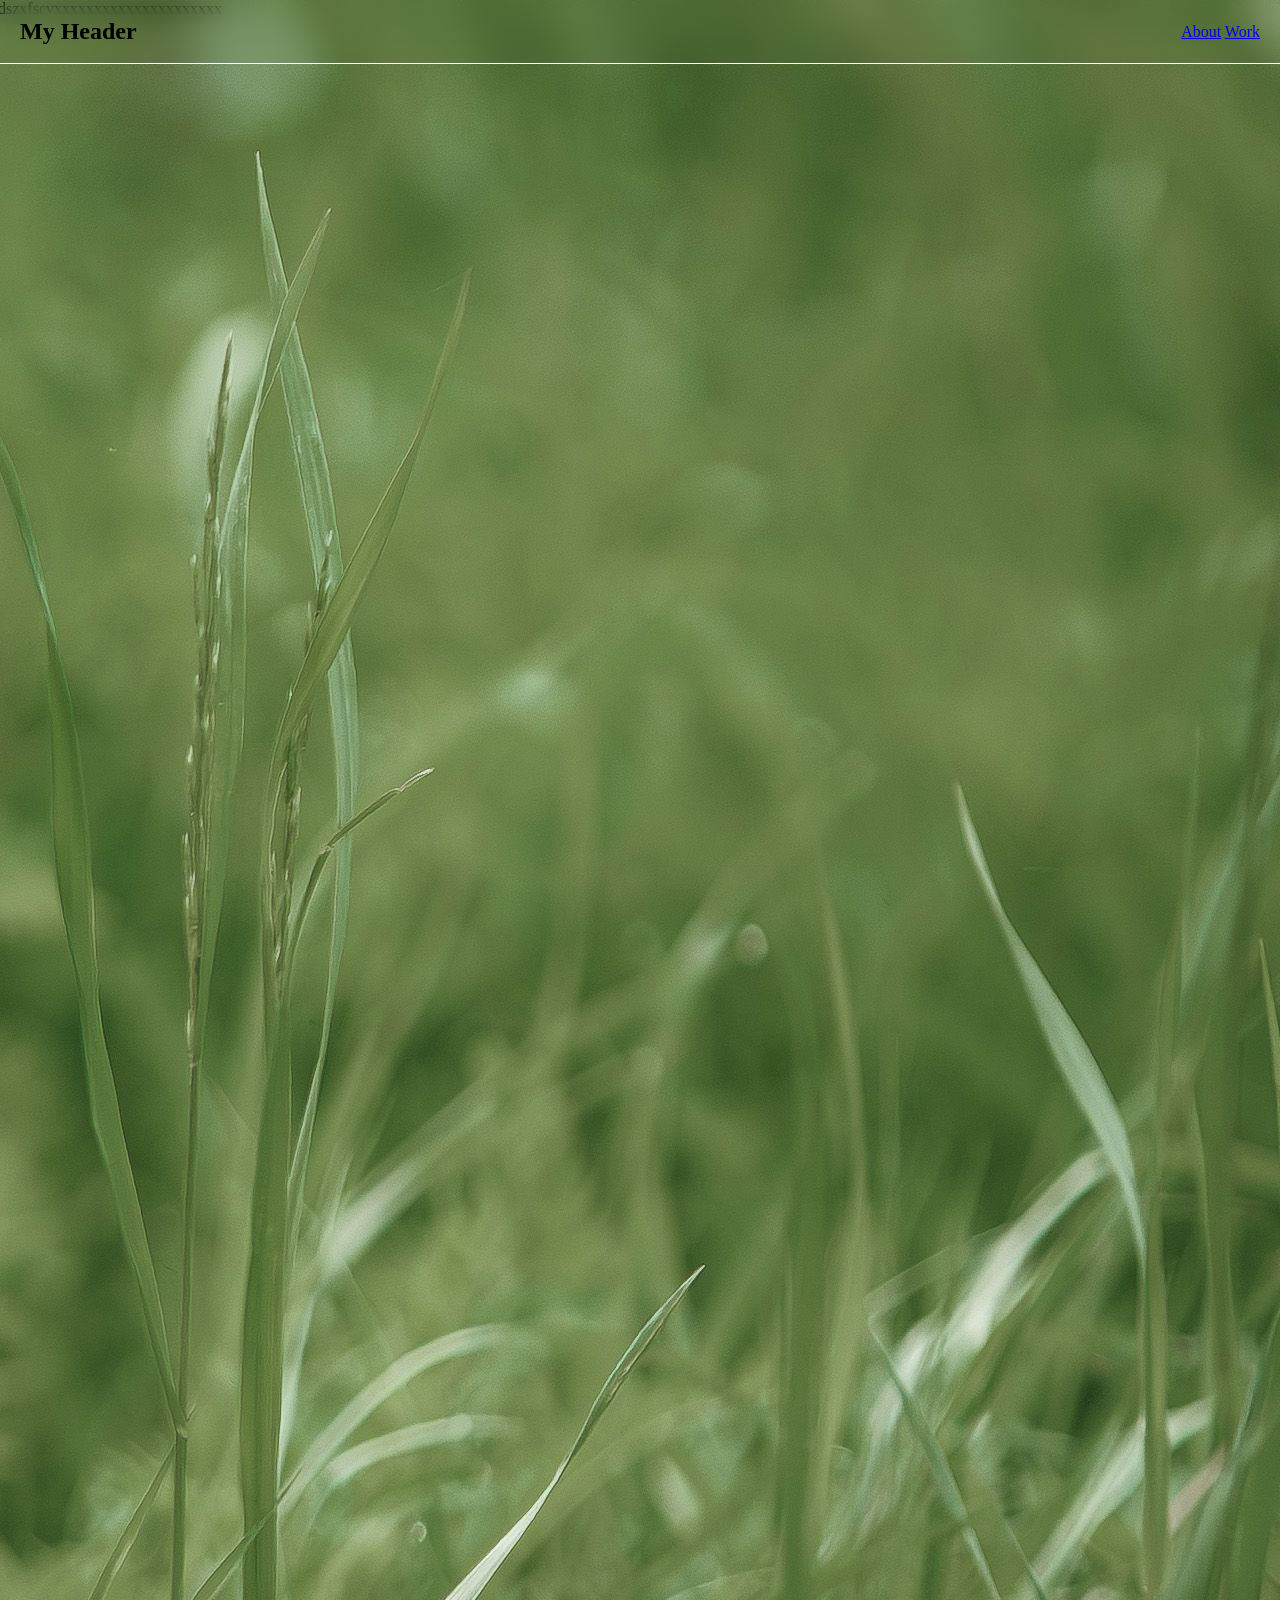
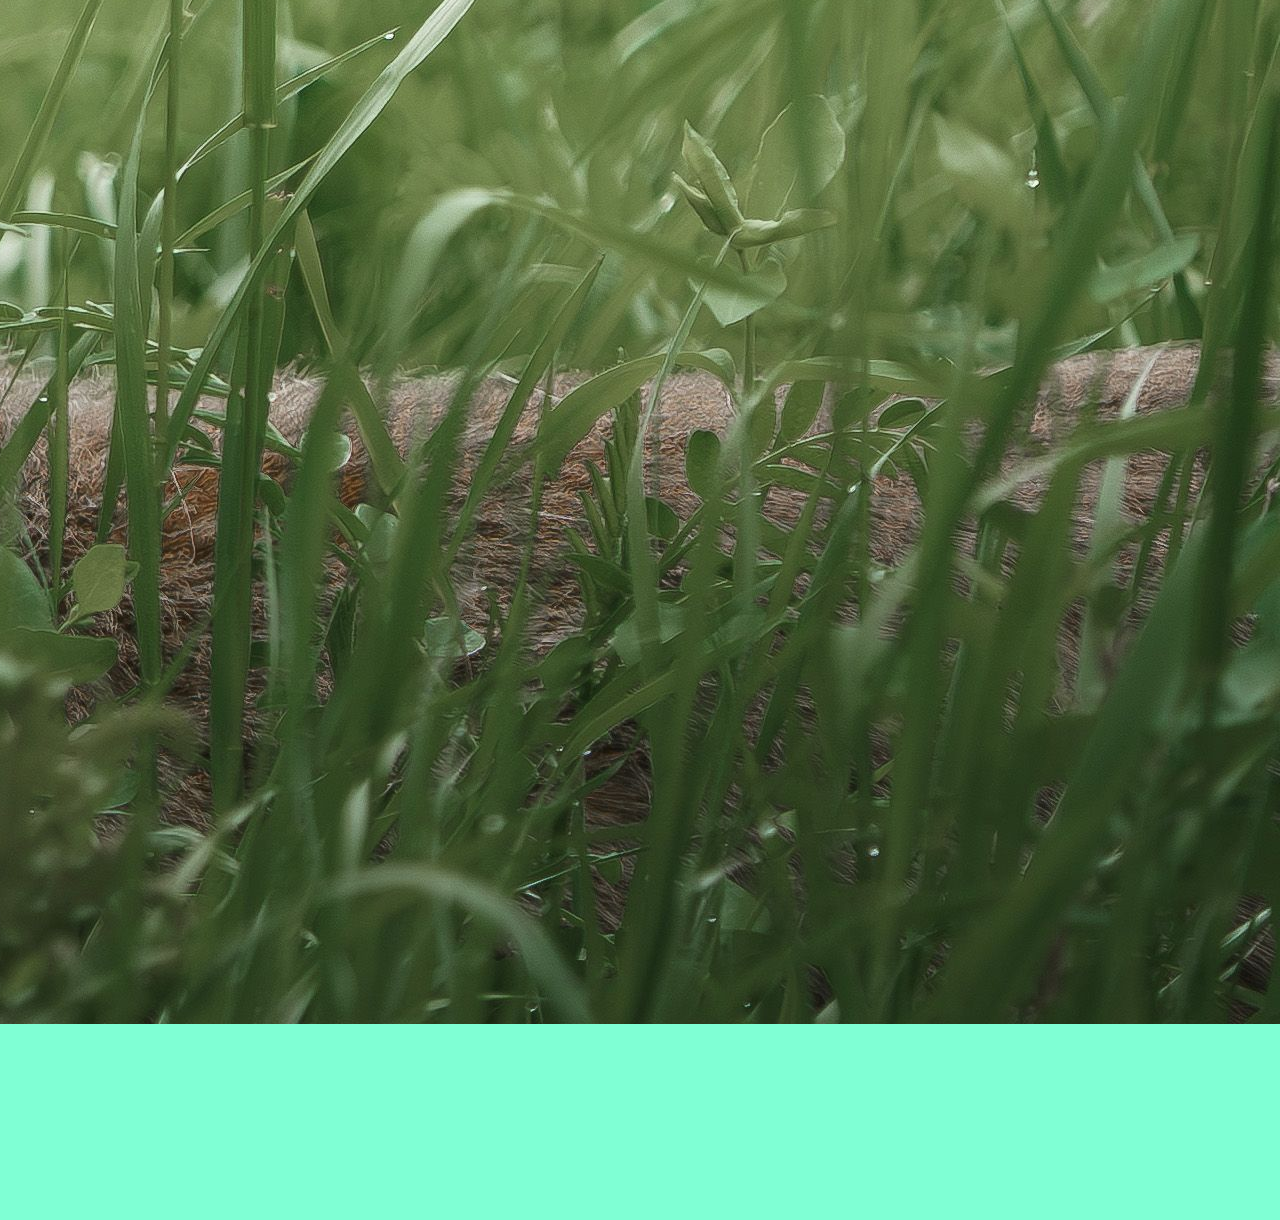
==== index.html @ 73d46bd5 "Blurred header test" ====
<!DOCTYPE html>
<html lang="en">
<head>
    <meta charset="UTF-8">
    <meta name="viewport" content="width=device-width"/>
    <link rel="stylesheet" href="css/styles.css">
    <link rel="icon" type="image/x-icon" href="img/">
    <title>ANETTE ESSEL: Portfolio</title>
</head>
<body>

<div class="header" id="myHeader">
    <h2>My Header</h2>
    <div><a href="about.html">About</a>
    <a href="work.html">Work</a></div>
</div>
    <div class="gridcontainer">
  <div class="box">1dszxfscvxxxxxxxxxxxxxxxxxxxxx</div>
  <div class="box">2</div>
    <div class="box">2</div>
    <div class="box">2</div>

    <div class="box">2</div>
    <div class="box">2</div>
    <div class="box">2</div>
    <div class="box">2</div>
    <div class="box">2</div>
    <div class="box">2</div>
    <div class="box">2</div>
    <div class="box">2</div>

    <div class="box">2</div>

</div>

</body>
</html>
---- css/styles.css ----
body {
    margin: 0;
}

div.header {
    position: fixed;
    top: 0;
    padding: 20px;
    margin: 0;
    height: 64px;
    backdrop-filter: blur(10px);
    border-bottom: 1px solid white;
    display: flex;
    align-items: center;
    justify-content: space-between;
    width: 100vw;
    box-sizing: border-box;
}

div.gridcontainer {
    margin: 0;
    top: -64px;
    display: grid;
    grid-template-columns: 1300px;
    grid-template-rows: repeat(2, 200px);
    justify-content: center;
    align-content: center;
    background-color: aquamarine;
    background-image: url("/img/pexels-nataliia-kotovych-2162534794-38317404.jpg");
    background-repeat: no-repeat;
    background-position: right top;
}

div.box {
    height: 220px;
    background-attachment: fixed;
}
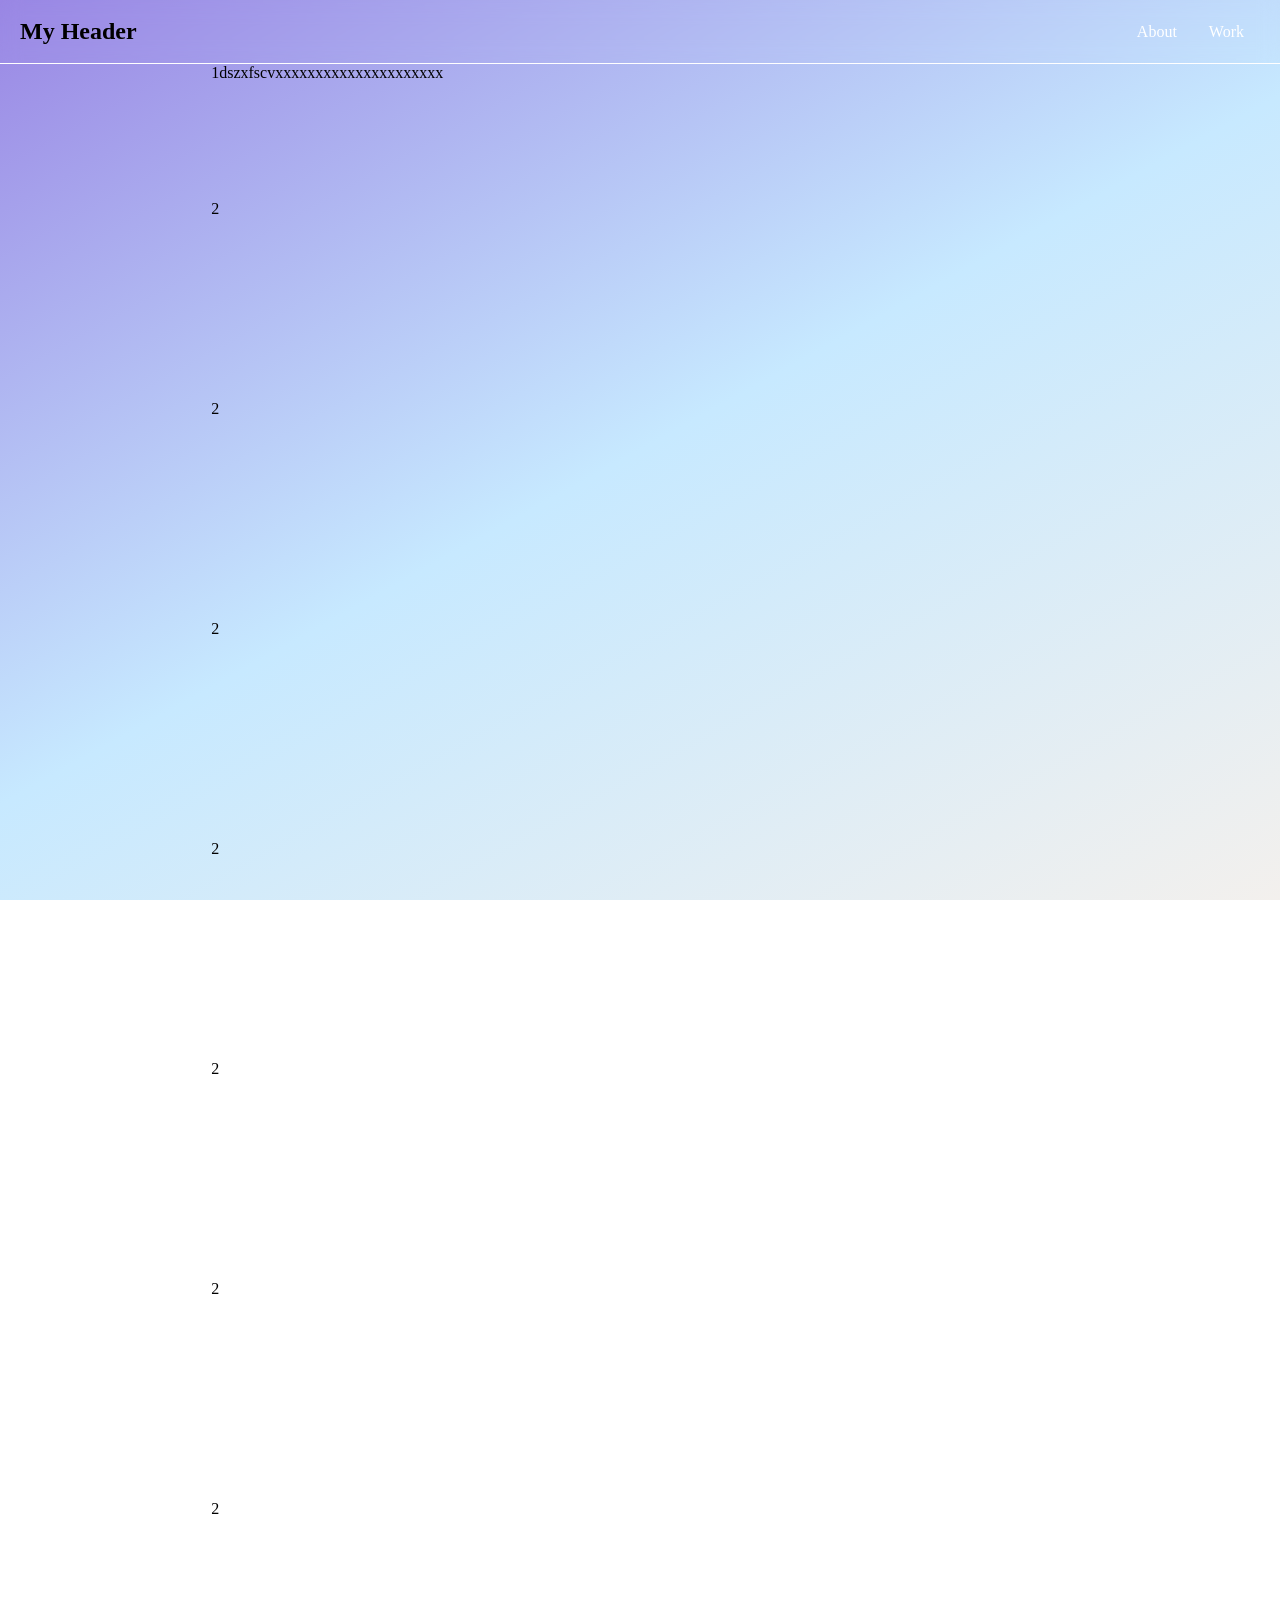
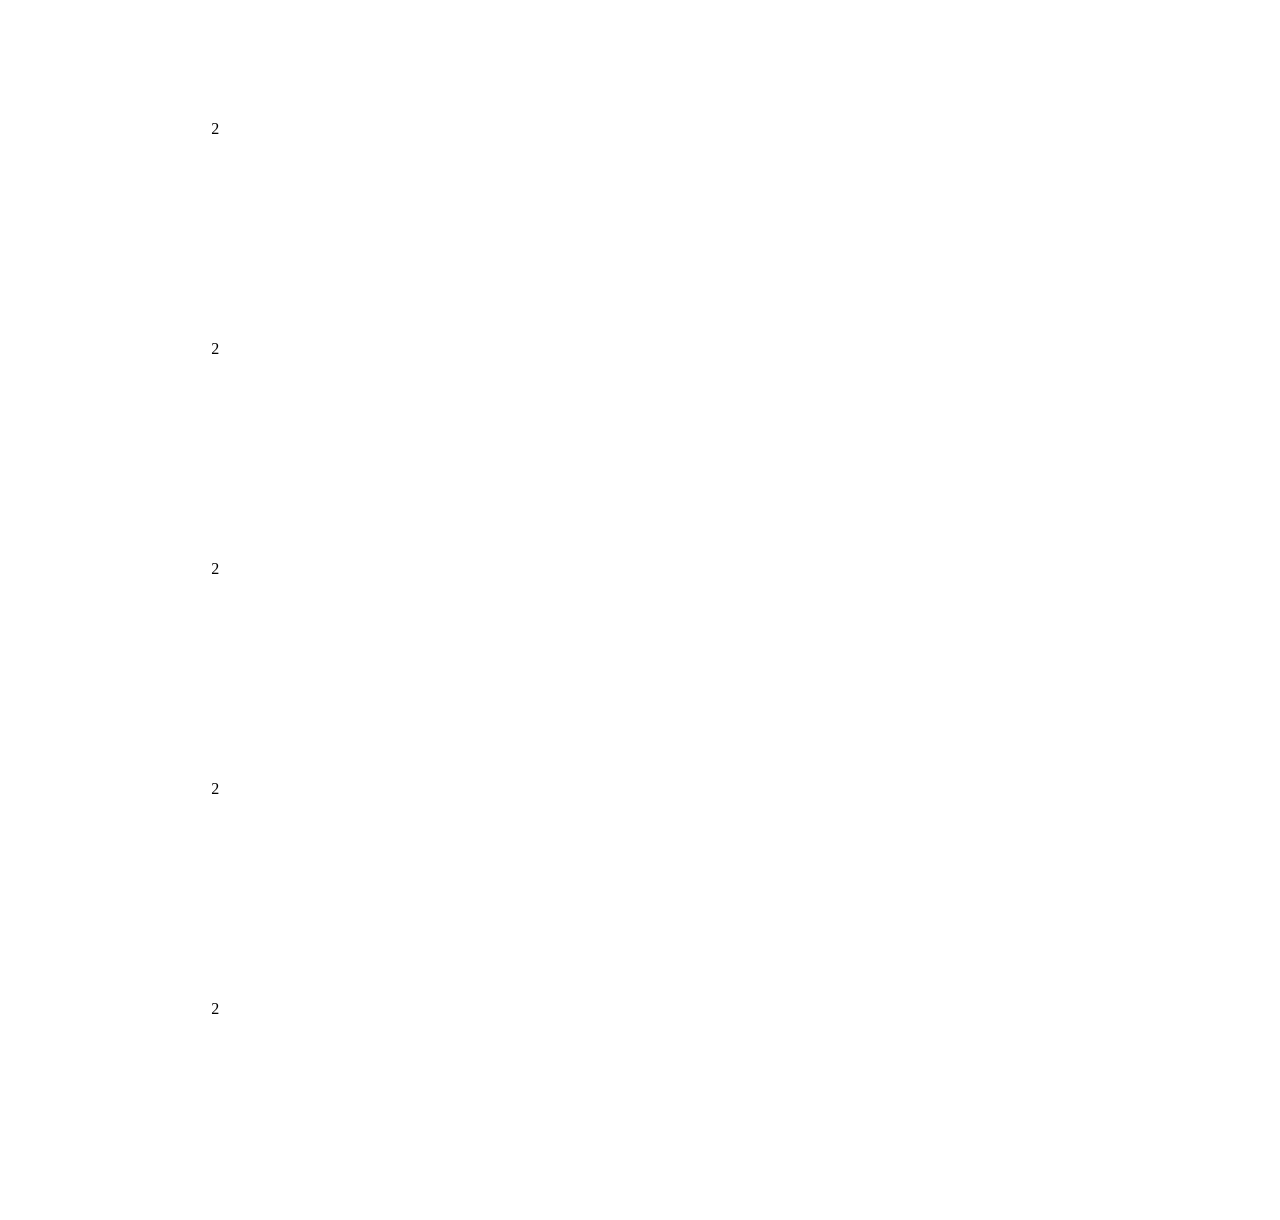
==== commit cd93f26a: "Header update + gradient background" ====
--- a/index.html
+++ b/index.html
@@ -11,11 +11,13 @@
 
 <div class="header" id="myHeader">
     <h2>My Header</h2>
-    <div><a href="about.html">About</a>
-    <a href="work.html">Work</a></div>
+    <ul>
+        <li><a href="about.html">About</a></li>
+        <li><a href="work.html">Work</a></li>
+    </ul>
 </div>
     <div class="gridcontainer">
-  <div class="box">1dszxfscvxxxxxxxxxxxxxxxxxxxxx</div>
+  <div class="box" id="top-box">1dszxfscvxxxxxxxxxxxxxxxxxxxxx</div>
   <div class="box">2</div>
     <div class="box">2</div>
     <div class="box">2</div>
--- a/css/styles.css
+++ b/css/styles.css
@@ -17,21 +17,42 @@
     box-sizing: border-box;
 }
 
+ul {
+  list-style-type: none;
+  margin: 0;
+  padding: 0;
+}
+
+ul li {
+  float: left;
+}
+
+ul li a {
+  display: block;
+  color: white;
+  text-align: center;
+  padding: 14px 16px;
+  text-decoration: none;
+}
+
 div.gridcontainer {
     margin: 0;
-    top: -64px;
     display: grid;
-    grid-template-columns: 1300px;
+    grid-template-columns: 67vw;
     grid-template-rows: repeat(2, 200px);
     justify-content: center;
     align-content: center;
-    background-color: aquamarine;
-    background-image: url("/img/pexels-nataliia-kotovych-2162534794-38317404.jpg");
-    background-repeat: no-repeat;
-    background-position: right top;
+    background: #9986e4;
+    background: linear-gradient(151deg, #9986e4, #c7e9ff, #f3f0ed);
+    background-attachment: fixed;
+    width: 100vw;
 }
 
 div.box {
     height: 220px;
     background-attachment: fixed;
+}
+
+div#top-box {
+    padding-top: 64px;
 }
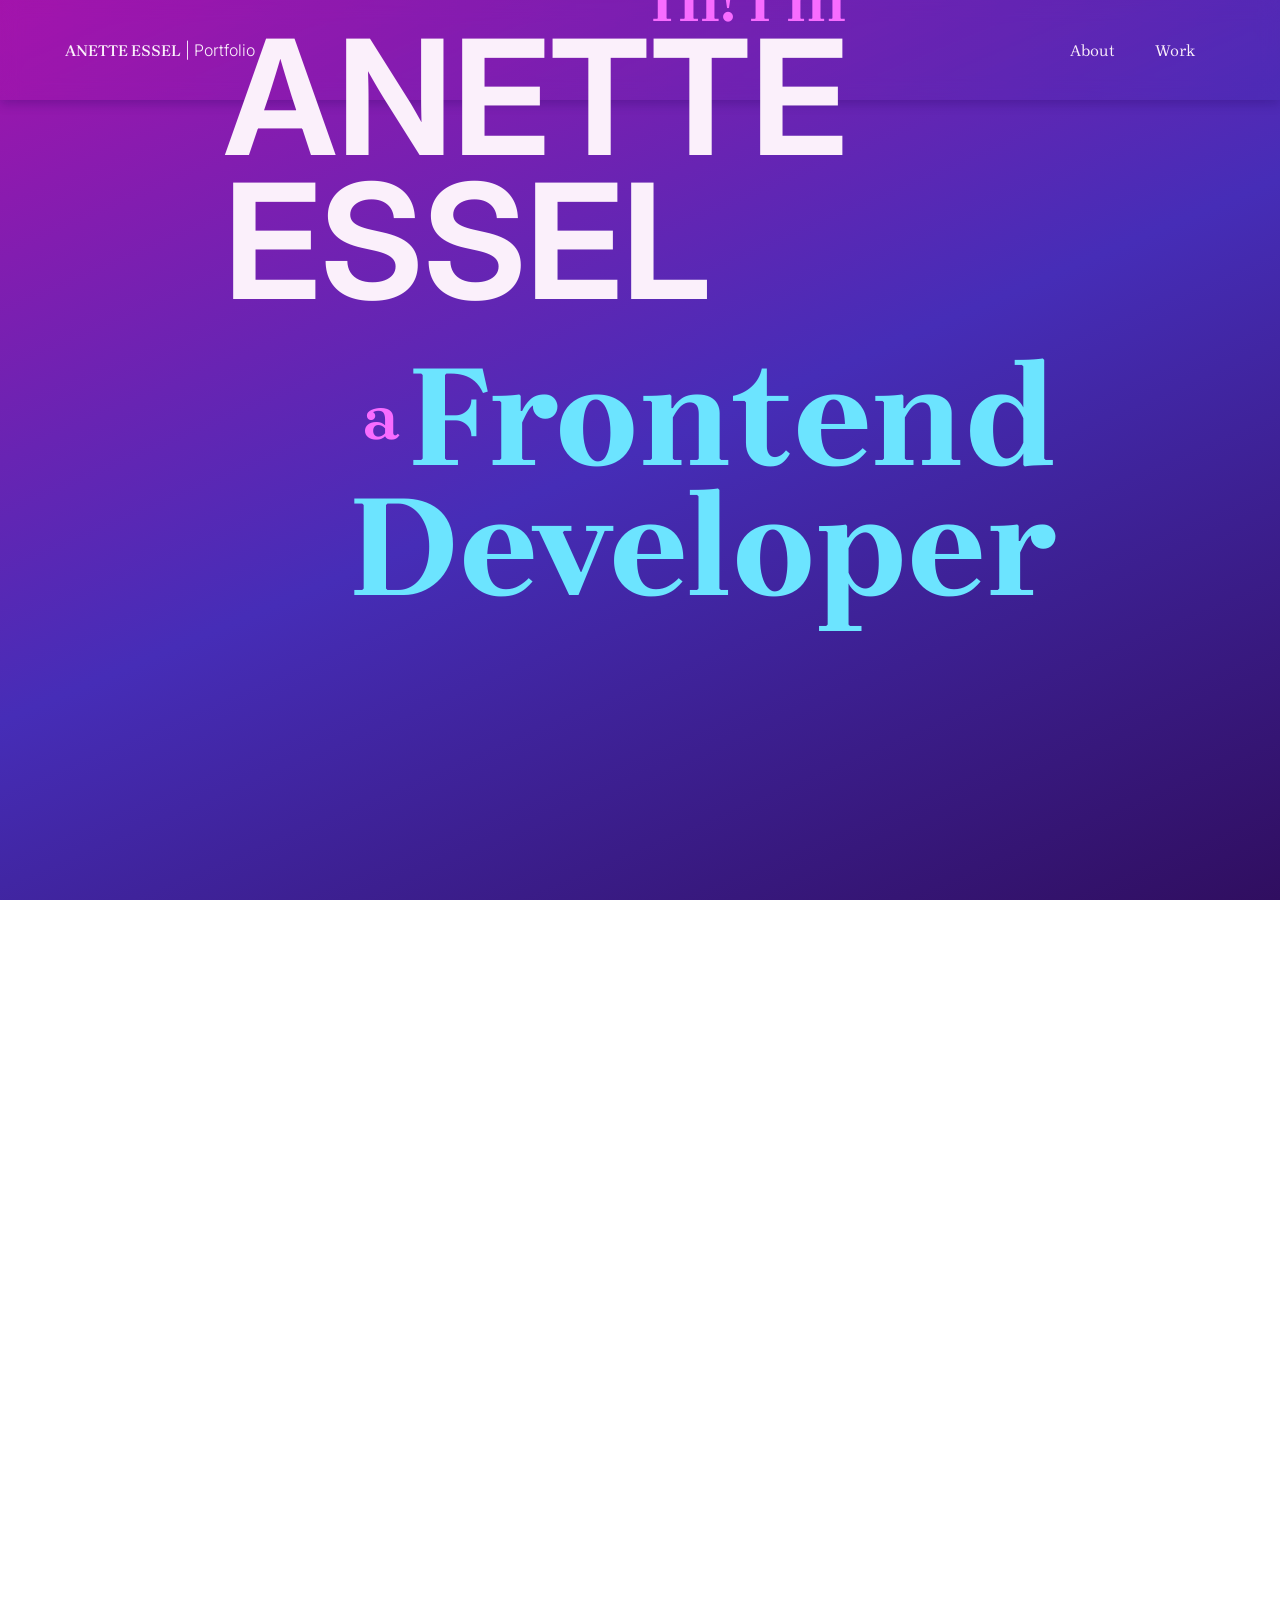
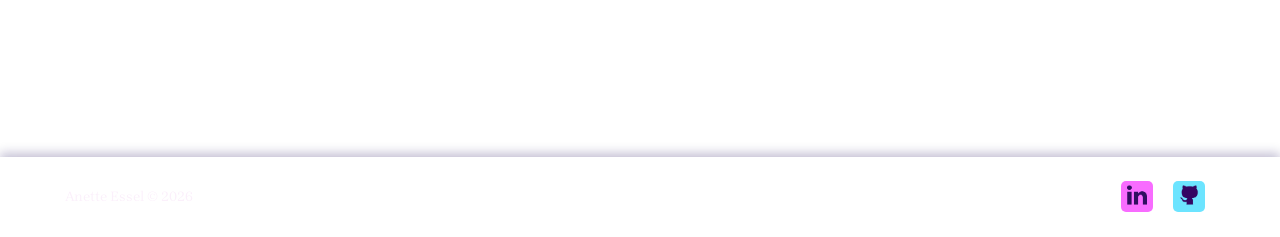
==== commit 1ff7d515: "Landing page set-up" ====
--- a/index.html
+++ b/index.html
@@ -4,36 +4,35 @@
     <meta charset="UTF-8">
     <meta name="viewport" content="width=device-width"/>
     <link rel="stylesheet" href="css/styles.css">
-    <link rel="icon" type="image/x-icon" href="img/">
+    <link rel="icon" href="data:image/svg+xml,<svg xmlns=%22http://www.w3.org/2000/svg%22 viewBox=%220 0 100 100%22><text y=%22.9em%22 font-size=%2290%22>💻</text></svg>">
     <title>ANETTE ESSEL: Portfolio</title>
 </head>
 <body>
-
-<div class="header" id="myHeader">
-    <h2>My Header</h2>
-    <ul>
-        <li><a href="about.html">About</a></li>
-        <li><a href="work.html">Work</a></li>
-    </ul>
+<div class="structure">
+    <div class="header">
+        <h1><span class="name">ANETTE ESSEL</span> | Portfolio</h1>
+        <ul>
+            <li><a href="about.html">About</a></li>
+            <li><a href="work.html">Work</a></li>
+        </ul>
+    </div>
+    <div class="landing">
+        <div class="title-left">
+            <h2 id="hi">Hi! I'm</h2>
+            <h1>Anette<br>Essel</h1>
+        </div>
+        <div class="title-right">
+            <h3>
+            <span id="first-line"><span id="a">a </span>Frontend</span><br>Developer</h3>
+        </div>
+    </div>
+    <div class="footer">
+        <h1>Anette Essel © 2026</h1>
+        <ul>
+            <li id="button"><a href="https://www.linkedin.com/in/anetteessel/" target="_blank"><button type="button" id="linkedin"><img src="/img/icon_linkedin.png"></button></a></li>
+            <li id="button"><a href="https://github.com/doublealarm" target="_blank"><button type="button" id="github"><img id="github" src="/img/icon_github.png"></button></a></li>
+        </ul>
+    </div>
 </div>
-    <div class="gridcontainer">
-  <div class="box" id="top-box">1dszxfscvxxxxxxxxxxxxxxxxxxxxx</div>
-  <div class="box">2</div>
-    <div class="box">2</div>
-    <div class="box">2</div>
-
-    <div class="box">2</div>
-    <div class="box">2</div>
-    <div class="box">2</div>
-    <div class="box">2</div>
-    <div class="box">2</div>
-    <div class="box">2</div>
-    <div class="box">2</div>
-    <div class="box">2</div>
-
-    <div class="box">2</div>
-
-</div>
-
 </body>
 </html>
--- a/css/styles.css
+++ b/css/styles.css
@@ -1,15 +1,47 @@
+@font-face {
+    font-family: 'Inter';
+    src: url("/fonts/Inter-VariableFont_opsz\,wght.ttf");
+    font-style: normal;
+}
+
+@font-face {
+    font-family: 'Inter';
+    src: url("/fonts/Inter-Italic-VariableFont_opsz\,wght.ttf");
+    font-style: italic;
+}
+
+@font-face {
+    font-family: 'Brygada1918';
+    src: url("/fonts/Brygada1918-VariableFont_wght.ttf");
+    font-style: normal;
+}
+
+@font-face {
+    font-family: 'Brygada1918';
+    src: url("/fonts/Brygada1918-Italic-VariableFont_wght.ttf");
+    font-style: italic;
+}
+
 body {
     margin: 0;
+    font-family: 'Inter', Arial, Helvetica, sans-serif;
+    font-weight: 400;
+    color: #FBF0FB;
+    background: linear-gradient(157deg, #A414AC, #462DB7, #300E60);
+    background-repeat: no-repeat;
+    background-attachment: fixed;
+    background-position: center; 
 }
 
 div.header {
     position: fixed;
     top: 0;
-    padding: 20px;
-    margin: 0;
-    height: 64px;
+    padding: 0px 65px;
+    margin: 0;
+    height: 100px;
     backdrop-filter: blur(10px);
-    border-bottom: 1px solid white;
+    background: linear-gradient(90deg, #A414AC60, #462DB760);
+    box-shadow: 0px 4px 10px #18075640;
     display: flex;
     align-items: center;
     justify-content: space-between;
@@ -18,41 +50,170 @@
 }
 
 ul {
-  list-style-type: none;
-  margin: 0;
-  padding: 0;
+    list-style-type: none;
+    margin: 0;
+    padding: 0;
 }
 
 ul li {
-  float: left;
+    float: left;
 }
 
 ul li a {
-  display: block;
-  color: white;
-  text-align: center;
-  padding: 14px 16px;
-  text-decoration: none;
+    display: block;
+    color: #FBF0FB;
+    font-family: 'Brygada1918', 'Times New Roman', Times, serif;
+    font-size: 16px;
+    text-align: center;
+    padding: 20px;
+    text-decoration: none;
+}
+
+div.header h1 {
+    font-size: 16px;
+    font-weight: 300;
+}
+
+div.header h1 span.name {
+    font-family: 'Brygada1918', 'Times New Roman', Times, serif;
+    font-weight: 600;
 }
 
 div.gridcontainer {
     margin: 0;
     display: grid;
-    grid-template-columns: 67vw;
-    grid-template-rows: repeat(2, 200px);
+    grid-template-columns: 100vw;
+    grid-template-rows: auto;
     justify-content: center;
     align-content: center;
-    background: #9986e4;
-    background: linear-gradient(151deg, #9986e4, #c7e9ff, #f3f0ed);
-    background-attachment: fixed;
+    padding: 100px 65px;
+}
+
+div.structure {
+    margin: 0;
+    display: grid;
+    grid-template-columns: 100vw;
+    grid-template-rows: repeat(3, 1fr);
+    justify-content: center;
+    align-content: center;
+    position: relative;
+}
+
+div.landing {
+    display: flex;
+    flex-direction: column;
+    justify-content: flex-end;
+    min-width: 0;
+    width: 65vw;
+    position: relative;
+    left: 50%;
+    transform: translateX(-50%);
+}
+
+div.title-left {
+    text-align: left;
+    width: fit-content;
+    padding-bottom: 40px;
+}
+
+div.title-right {
+    bottom: 0;
+    right: 0;
+}
+
+div.landing h1{
+    font-weight: 650;
+    font-size: 10rem;
+    text-transform: uppercase;
+    line-height: 90%;
+    margin: 0;
+}
+
+div.landing h2{
+    font-family: 'Brygada1918', 'Times New Roman', Times, serif;
+    font-weight: 650;
+    color: #F86CFF;
+    font-size: 4rem;
+    line-height: 0;
+    margin: 0;
+    padding-bottom: 15px;
+}
+
+h2#hi{
+    text-align: right;
+    margin-bottom: 10px;
+}
+
+div.landing h3{
+    font-family: 'Brygada1918', 'Times New Roman', Times, serif;
+    font-weight: 700;
+    color: #6CE4FF;
+    font-size: 9rem;
+    text-align: right;
+    line-height: 90%;
+    margin: 0;
+}
+
+span#a {
+    font-family: 'Brygada1918', 'Times New Roman', Times, serif;
+    font-weight: 650;
+    color: #F86CFF;
+    font-size: 4rem;
+    line-height: 0;
+    margin: 0;
+    padding: 0px 10px 0px 0px ;
+}
+
+span#first-line {
+    display: flex;
+    align-items: center;
+    margin: 0;
+    padding: 0;
+    float: right;
+}
+
+
+div.footer {
+    backdrop-filter: blur(10px);
+    box-shadow: 0px -4px 10px #18075640;
+    display: flex;
+    align-items: center;
+    justify-content: space-between;
+    box-sizing: border-box;
+    position: absolute;
+    bottom: 0;
+    padding: 10px 65px;
     width: 100vw;
-}
-
-div.box {
-    height: 220px;
-    background-attachment: fixed;
-}
-
-div#top-box {
-    padding-top: 64px;
-}+    height: 80px;
+    margin: 0px;
+    font-size: 16px;
+}
+
+div.footer h1 {
+    font-size: 14px;
+    font-weight: 200;
+    font-family: 'Brygada1918', 'Times New Roman', Times, serif;
+}
+
+div.footer ul img {
+    width: 20px;
+}
+
+button#linkedin {
+  background-color: #F86CFF;
+  border: none;
+  border-radius: 5px;
+  padding: 4px 6px;
+}
+
+button#github {
+  background-color: #6CE4FF;
+  border: none;
+  border-radius: 5px;
+  padding: 4px 6px;
+}
+
+ul li#button a {
+    padding: 10px;
+}
+
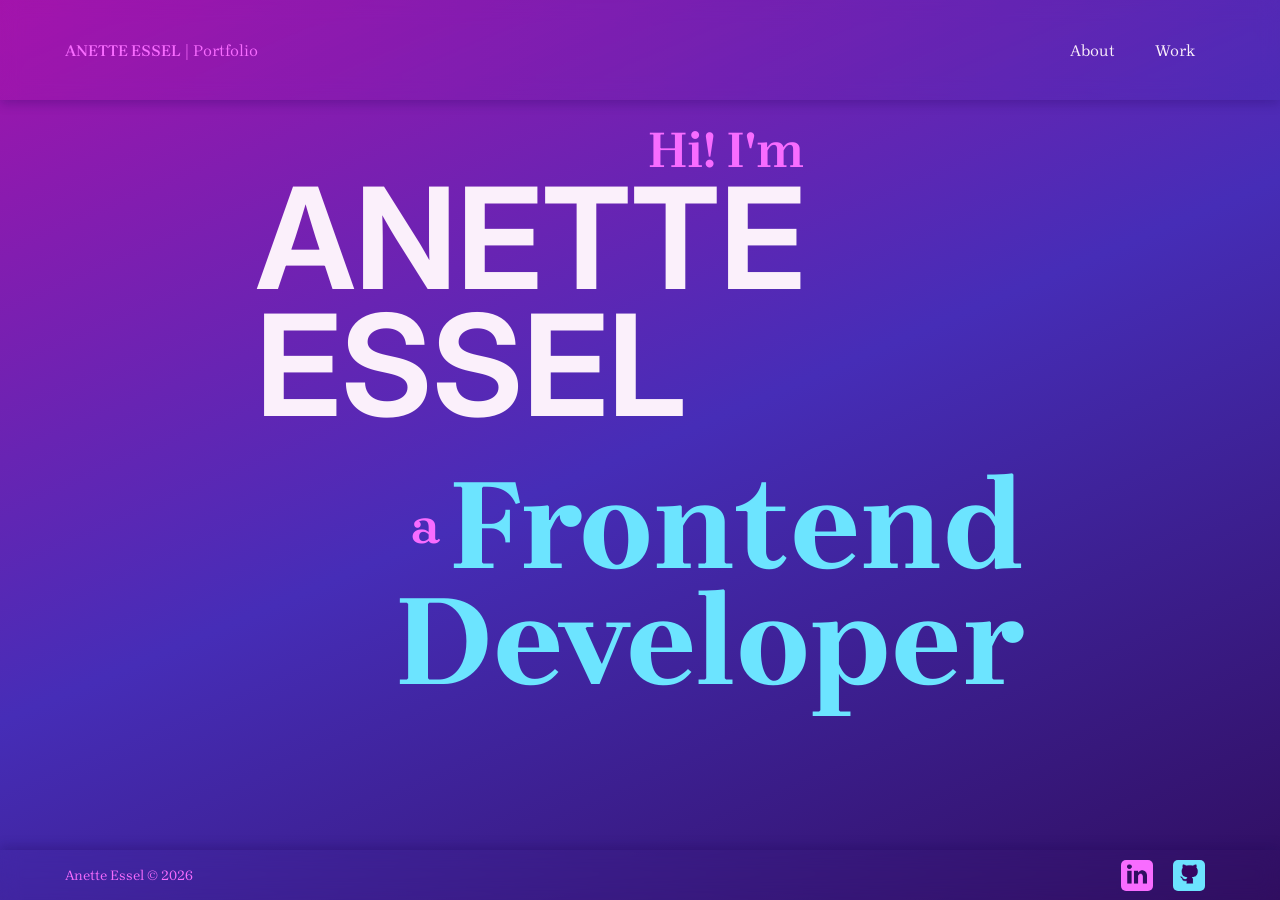
==== commit 9a5b4d69: "About page set-up" ====
--- a/index.html
+++ b/index.html
@@ -17,6 +17,7 @@
         </ul>
     </div>
     <div class="landing">
+        <div id="text">
         <div class="title-left">
             <h2 id="hi">Hi! I'm</h2>
             <h1>Anette<br>Essel</h1>
@@ -24,6 +25,7 @@
         <div class="title-right">
             <h3>
             <span id="first-line"><span id="a">a </span>Frontend</span><br>Developer</h3>
+        </div>
         </div>
     </div>
     <div class="footer">
--- a/css/styles.css
+++ b/css/styles.css
@@ -22,15 +22,43 @@
     font-style: italic;
 }
 
+html{
+    font-size: clamp(10px, 1vw, 16px);
+}
+
 body {
     margin: 0;
     font-family: 'Inter', Arial, Helvetica, sans-serif;
-    font-weight: 400;
+    font-weight: 300;
     color: #FBF0FB;
     background: linear-gradient(157deg, #A414AC, #462DB7, #300E60);
     background-repeat: no-repeat;
     background-attachment: fixed;
     background-position: center; 
+}
+
+h1 {
+    font-family: 'Brygada1918', 'Times New Roman', Times, serif;
+    color: #F86CFF;
+    font-size: 3rem;
+    font-weight: 700;
+    margin: 0;
+}
+
+h2 {
+    font-family: 'Brygada1918', 'Times New Roman', Times, serif;
+    color: #6CE4FF;
+    font-size: 2rem;
+    font-weight: 700;
+    margin: 0;
+}
+
+h3 {
+    font-family: 'Brygada1918', 'Times New Roman', Times, serif;
+    color: #FBF0FB;
+    font-size: 1.5rem;
+    font-weight: 700;
+    margin: 0;
 }
 
 div.header {
@@ -90,10 +118,12 @@
 }
 
 div.structure {
-    margin: 0;
     display: grid;
-    grid-template-columns: 100vw;
-    grid-template-rows: repeat(3, 1fr);
+    grid-template-columns: 1fr;
+    grid-template-areas:
+    "header header"
+    "landing landing"
+    "footer footer";
     justify-content: center;
     align-content: center;
     position: relative;
@@ -103,11 +133,12 @@
     display: flex;
     flex-direction: column;
     justify-content: flex-end;
-    min-width: 0;
-    width: 65vw;
-    position: relative;
-    left: 50%;
-    transform: translateX(-50%);
+    padding: 0px 20%;
+    margin-top: 150px;
+}
+
+div#text {
+    align-items: center;
 }
 
 div.title-left {
@@ -122,8 +153,10 @@
 }
 
 div.landing h1{
+    font-family: 'Inter', Arial, Helvetica, sans-serif;
+    color:#FBF0FB;
     font-weight: 650;
-    font-size: 10rem;
+    font-size: 11rem;
     text-transform: uppercase;
     line-height: 90%;
     margin: 0;
@@ -148,7 +181,7 @@
     font-family: 'Brygada1918', 'Times New Roman', Times, serif;
     font-weight: 700;
     color: #6CE4FF;
-    font-size: 9rem;
+    font-size: 10rem;
     text-align: right;
     line-height: 90%;
     margin: 0;
@@ -171,6 +204,58 @@
     padding: 0;
     float: right;
 }
+
+/* Start of About */
+
+    div.about{
+        display: grid;
+        grid-template-areas:
+    "profile about"
+    "education skills";
+        grid-template-rows: 350px auto;
+        padding: 0px 20%;
+        margin-top: 150px;
+        margin-bottom: 85px;
+
+    }
+
+    /* Row 1 */
+
+            img#profile{
+            grid-area: 'profile';
+            display: inline-block;
+            margin: 0px 10px 10px 0px;
+            box-shadow: 0px -4px 10px #18075640;
+            min-width: 100px;
+            min-height: 100px;
+            max-width: 350px;
+            max-height: 350px;
+            }
+
+            div#about {
+            grid-area: 'about';
+            }
+
+            p#about {
+                font-size: 1.5em;
+            }
+        
+    /* Row 2 */
+            div#education{
+                grid-area: 'education';
+            }
+
+            div#skills{
+                grid-area: 'skills';
+            }
+
+
+
+
+        
+
+/* End of About */
+
 
 
 div.footer {
@@ -180,11 +265,11 @@
     align-items: center;
     justify-content: space-between;
     box-sizing: border-box;
-    position: absolute;
+    position: fixed;
     bottom: 0;
     padding: 10px 65px;
     width: 100vw;
-    height: 80px;
+    height: 50px;
     margin: 0px;
     font-size: 16px;
 }
@@ -197,6 +282,10 @@
 
 div.footer ul img {
     width: 20px;
+}
+
+ul li#button a {
+    padding: 10px;
 }
 
 button#linkedin {
@@ -207,13 +296,20 @@
 }
 
 button#github {
-  background-color: #6CE4FF;
-  border: none;
-  border-radius: 5px;
-  padding: 4px 6px;
-}
-
-ul li#button a {
-    padding: 10px;
-}
-
+    display: inline-block;
+    background-color: #6CE4FF;
+    border: none;
+    border-radius: 5px;
+    padding: 4px 6px;
+}
+
+button#linkedin:hover {
+  background-color: #FBF0FB;
+  cursor: pointer;
+}
+
+button#github:hover {
+    display: inline-block;
+    background-color: #FBF0FB;
+    cursor: pointer;
+}
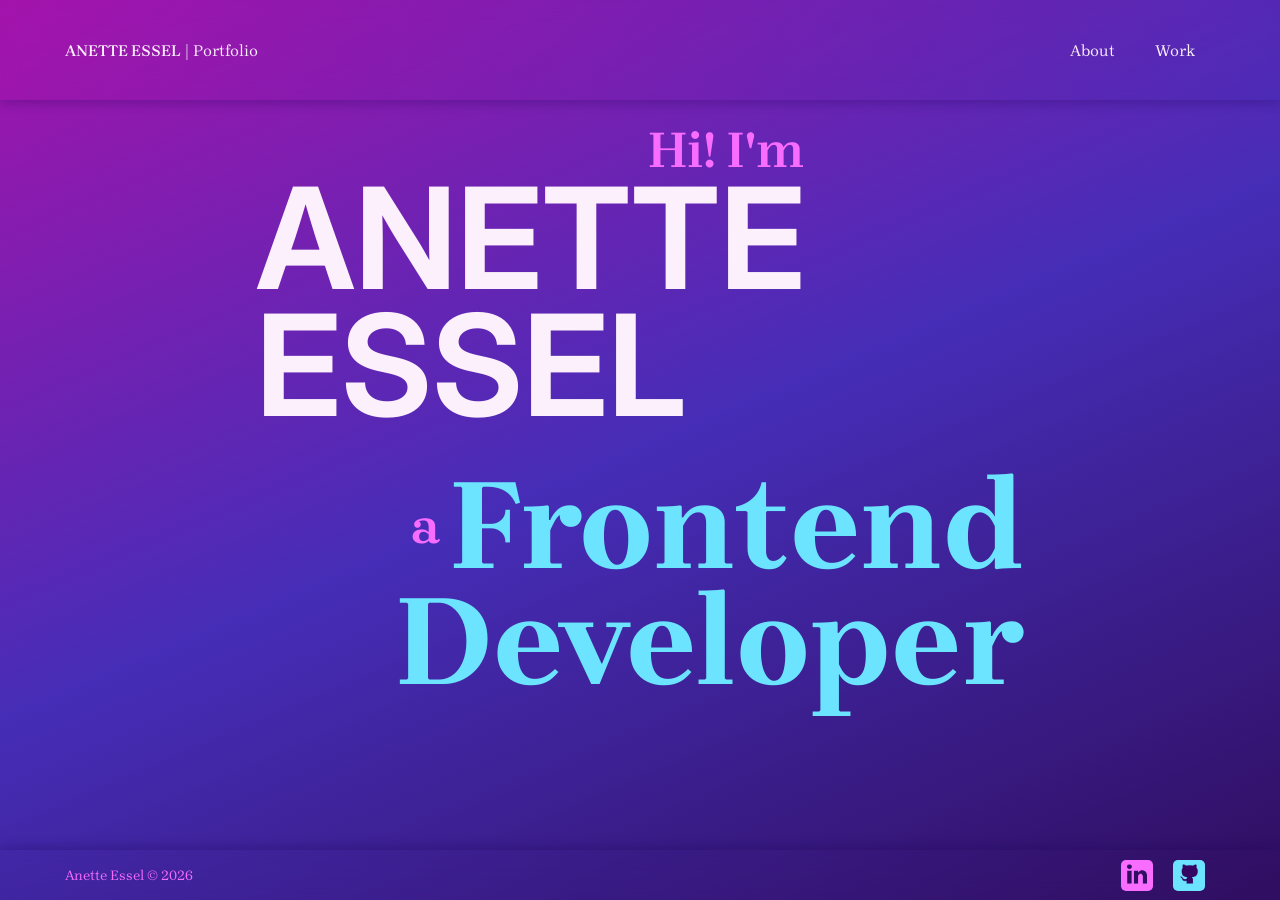
==== commit e28212c9: "About page update + Cleaning .css file" ====
--- a/index.html
+++ b/index.html
@@ -8,7 +8,6 @@
     <title>ANETTE ESSEL: Portfolio</title>
 </head>
 <body>
-<div class="structure">
     <div class="header">
         <h1><span class="name">ANETTE ESSEL</span> | Portfolio</h1>
         <ul>
@@ -18,14 +17,14 @@
     </div>
     <div class="landing">
         <div id="text">
-        <div class="title-left">
-            <h2 id="hi">Hi! I'm</h2>
-            <h1>Anette<br>Essel</h1>
-        </div>
-        <div class="title-right">
-            <h3>
-            <span id="first-line"><span id="a">a </span>Frontend</span><br>Developer</h3>
-        </div>
+            <div class="title-left">
+                <h2 id="hi">Hi! I'm</h2>
+                <h1>Anette<br>Essel</h1>
+            </div>
+            <div class="title-right">
+                <h3>
+                <span id="first-line"><span id="a">a </span>Frontend</span><br>Developer</h3>
+            </div>
         </div>
     </div>
     <div class="footer">
@@ -35,6 +34,5 @@
             <li id="button"><a href="https://github.com/doublealarm" target="_blank"><button type="button" id="github"><img id="github" src="/img/icon_github.png"></button></a></li>
         </ul>
     </div>
-</div>
 </body>
 </html>
--- a/css/styles.css
+++ b/css/styles.css
@@ -1,3 +1,5 @@
+/* Font files */
+
 @font-face {
     font-family: 'Inter';
     src: url("/fonts/Inter-VariableFont_opsz\,wght.ttf");
@@ -22,19 +24,27 @@
     font-style: italic;
 }
 
+/* End of font files */
+
 html{
     font-size: clamp(10px, 1vw, 16px);
 }
 
 body {
     margin: 0;
-    font-family: 'Inter', Arial, Helvetica, sans-serif;
-    font-weight: 300;
-    color: #FBF0FB;
     background: linear-gradient(157deg, #A414AC, #462DB7, #300E60);
     background-repeat: no-repeat;
     background-attachment: fixed;
     background-position: center; 
+}
+
+/* Base styles */
+
+p {
+    font-family: 'Inter', Arial, Helvetica, sans-serif;
+    font-weight: 300;
+    color: #FBF0FB;
+    margin: 0;
 }
 
 h1 {
@@ -60,6 +70,20 @@
     font-weight: 700;
     margin: 0;
 }
+
+ul {
+    list-style-type: none;
+    margin: 0;
+    padding: 0;
+}
+
+    ul li {
+        float: left;
+    }
+
+/* End of Base styles */
+
+/* Header */
 
 div.header {
     position: fixed;
@@ -77,57 +101,30 @@
     box-sizing: border-box;
 }
 
-ul {
-    list-style-type: none;
-    margin: 0;
-    padding: 0;
-}
-
-ul li {
-    float: left;
-}
-
-ul li a {
-    display: block;
-    color: #FBF0FB;
-    font-family: 'Brygada1918', 'Times New Roman', Times, serif;
-    font-size: 16px;
-    text-align: center;
-    padding: 20px;
-    text-decoration: none;
-}
-
-div.header h1 {
-    font-size: 16px;
-    font-weight: 300;
-}
-
-div.header h1 span.name {
-    font-family: 'Brygada1918', 'Times New Roman', Times, serif;
-    font-weight: 600;
-}
-
-div.gridcontainer {
-    margin: 0;
-    display: grid;
-    grid-template-columns: 100vw;
-    grid-template-rows: auto;
-    justify-content: center;
-    align-content: center;
-    padding: 100px 65px;
-}
-
-div.structure {
-    display: grid;
-    grid-template-columns: 1fr;
-    grid-template-areas:
-    "header header"
-    "landing landing"
-    "footer footer";
-    justify-content: center;
-    align-content: center;
-    position: relative;
-}
+    div.header ul li a {
+        display: block;
+        color: #FBF0FB;
+        font-family: 'Brygada1918', 'Times New Roman', Times, serif;
+        font-size: 16px;
+        text-align: center;
+        padding: 20px;
+        text-decoration: none;
+    }
+
+    div.header h1 {
+        font-size: 16px;
+        font-weight: 300;
+        color: #FBF0FB;
+    }
+
+        div.header h1 span.name {
+            font-family: 'Brygada1918', 'Times New Roman', Times, serif;
+            font-weight: 600;
+        }
+
+/* End of Header */
+
+/* Landing page */
 
 div.landing {
     display: flex;
@@ -141,122 +138,156 @@
     align-items: center;
 }
 
-div.title-left {
-    text-align: left;
-    width: fit-content;
-    padding-bottom: 40px;
-}
-
-div.title-right {
-    bottom: 0;
-    right: 0;
-}
-
-div.landing h1{
-    font-family: 'Inter', Arial, Helvetica, sans-serif;
-    color:#FBF0FB;
-    font-weight: 650;
-    font-size: 11rem;
-    text-transform: uppercase;
-    line-height: 90%;
-    margin: 0;
-}
-
-div.landing h2{
-    font-family: 'Brygada1918', 'Times New Roman', Times, serif;
-    font-weight: 650;
-    color: #F86CFF;
-    font-size: 4rem;
-    line-height: 0;
-    margin: 0;
-    padding-bottom: 15px;
-}
-
-h2#hi{
-    text-align: right;
-    margin-bottom: 10px;
-}
-
-div.landing h3{
-    font-family: 'Brygada1918', 'Times New Roman', Times, serif;
-    font-weight: 700;
-    color: #6CE4FF;
-    font-size: 10rem;
-    text-align: right;
-    line-height: 90%;
-    margin: 0;
-}
-
-span#a {
-    font-family: 'Brygada1918', 'Times New Roman', Times, serif;
-    font-weight: 650;
-    color: #F86CFF;
-    font-size: 4rem;
-    line-height: 0;
-    margin: 0;
-    padding: 0px 10px 0px 0px ;
-}
-
-span#first-line {
-    display: flex;
-    align-items: center;
-    margin: 0;
-    padding: 0;
-    float: right;
-}
-
-/* Start of About */
-
-    div.about{
-        display: grid;
-        grid-template-areas:
-    "profile about"
-    "education skills";
-        grid-template-rows: 350px auto;
-        padding: 0px 20%;
-        margin-top: 150px;
-        margin-bottom: 85px;
-
+    div.title-left {
+        text-align: left;
+        width: fit-content;
+        padding-bottom: 40px;
+    }
+
+    div.title-right {
+        bottom: 0;
+        right: 0;
+    }
+
+    div.landing h1{
+        font-family: 'Inter', Arial, Helvetica, sans-serif;
+        color:#FBF0FB;
+        font-weight: 650;
+        font-size: 11rem;
+        text-transform: uppercase;
+        line-height: 90%;
+        margin: 0;
+    }
+
+    div.landing h2{
+        font-family: 'Brygada1918', 'Times New Roman', Times, serif;
+        font-weight: 650;
+        color: #F86CFF;
+        font-size: 4rem;
+        line-height: 0;
+        margin: 0;
+        padding-bottom: 15px;
+    }
+
+        h2#hi{
+            text-align: right;
+            margin-bottom: 10px;
+        }
+
+    div.landing h3{
+        font-family: 'Brygada1918', 'Times New Roman', Times, serif;
+        font-weight: 700;
+        color: #6CE4FF;
+        font-size: 10rem;
+        text-align: right;
+        line-height: 90%;
+        margin: 0;
+    }
+
+        span#first-line {
+            display: flex;
+            align-items: center;
+            margin: 0;
+            padding: 0;
+            float: right;
+        }
+
+            span#a {
+            font-family: 'Brygada1918', 'Times New Roman', Times, serif;
+            font-weight: 650;
+            color: #F86CFF;
+            font-size: 4rem;
+            line-height: 0;
+            margin: 0;
+            padding: 0px 10px 0px 0px ;
+            }
+
+/* End of Landing page */
+
+/* About */
+
+div.about{
+    display: grid;
+    grid-template-areas:
+        "profile about"
+        "education skills";
+    grid-template-columns: 350px auto;
+    grid-template-rows: auto auto;
+    column-gap: 20px;
+    row-gap: 20px;
+    padding: 0px 25%;
+    margin-top: 150px;
+    margin-bottom: 85px;
+    max-width: fit-content;
+    }
+
+    div.about h1{
+        padding-bottom: 10px;
+    }
+
+    div.about h2{
+        padding-bottom: 10px;
     }
 
     /* Row 1 */
 
-            img#profile{
-            grid-area: 'profile';
-            display: inline-block;
-            margin: 0px 10px 10px 0px;
-            box-shadow: 0px -4px 10px #18075640;
-            min-width: 100px;
-            min-height: 100px;
-            max-width: 350px;
-            max-height: 350px;
-            }
-
-            div#about {
-            grid-area: 'about';
-            }
-
-            p#about {
-                font-size: 1.5em;
-            }
+    div#profile-picture{
+        grid-area: 'profile';
+        margin: 0px;
+        min-width: 250px;
+        min-height: 250px;
+        max-width: 350px;
+        max-height: 350px;
+    }
+
+        img#profile{
+            box-shadow: 0px 4px 10px #18075640;
+            border-radius: 25px;
+            max-width: 100%;
+        }
+
+    div#about {
+        grid-area: 'about';
+        min-width: 350px;
+    }
+
+        p#about {
+            font-size: 1.9rem;
+        }
         
     /* Row 2 */
-            div#education{
-                grid-area: 'education';
+
+    div#education{
+        grid-area: 'education';
+    }
+
+        div#education ul li {
+            padding-bottom: 10px;
+            padding-right: 10px;
+        }
+
+    div#skills{
+        grid-area: 'skills';
+    }
+
+        div#skills ul li {
+            height: 65px;
+            margin: 0;
+            padding-right: 10px;
+            padding-bottom: 10px;
+        }
+
+            img.skill {
+                height: 100%;
+                background-color: #FBF0FB;
+                border-radius: 7px;
+                padding: 2px;
+                box-shadow: 0px 4px 10px #18075640;
             }
 
-            div#skills{
-                grid-area: 'skills';
-            }
-
-
-
-
-        
-
 /* End of About */
 
-
+/* Footer */
 
 div.footer {
     backdrop-filter: blur(10px);
@@ -274,42 +305,46 @@
     font-size: 16px;
 }
 
-div.footer h1 {
-    font-size: 14px;
-    font-weight: 200;
-    font-family: 'Brygada1918', 'Times New Roman', Times, serif;
-}
-
-div.footer ul img {
+    div.footer h1 {
+        font-size: 14px;
+        font-weight: 200;
+        font-family: 'Brygada1918', 'Times New Roman', Times, serif;
+    }
+
+    /* Buttons */
+
+    div.footer ul img {
     width: 20px;
-}
-
-ul li#button a {
-    padding: 10px;
-}
-
-button#linkedin {
-  background-color: #F86CFF;
-  border: none;
-  border-radius: 5px;
-  padding: 4px 6px;
-}
-
-button#github {
-    display: inline-block;
-    background-color: #6CE4FF;
+    }
+
+    ul li#button a {
+        padding: 10px;
+    }
+
+    button#linkedin {
+    background-color: #F86CFF;
     border: none;
     border-radius: 5px;
     padding: 4px 6px;
-}
-
-button#linkedin:hover {
-  background-color: #FBF0FB;
-  cursor: pointer;
-}
-
-button#github:hover {
-    display: inline-block;
-    background-color: #FBF0FB;
-    cursor: pointer;
-}+    }
+
+        button#linkedin:hover {
+            background-color: #FBF0FB;
+            cursor: pointer;
+        }
+
+    button#github {
+        display: inline-block;
+        background-color: #6CE4FF;
+        border: none;
+        border-radius: 5px;
+        padding: 4px 6px;
+    }
+
+        button#github:hover {
+        display: inline-block;
+        background-color: #FBF0FB;
+        cursor: pointer;
+        }
+
+/* End of Footer */
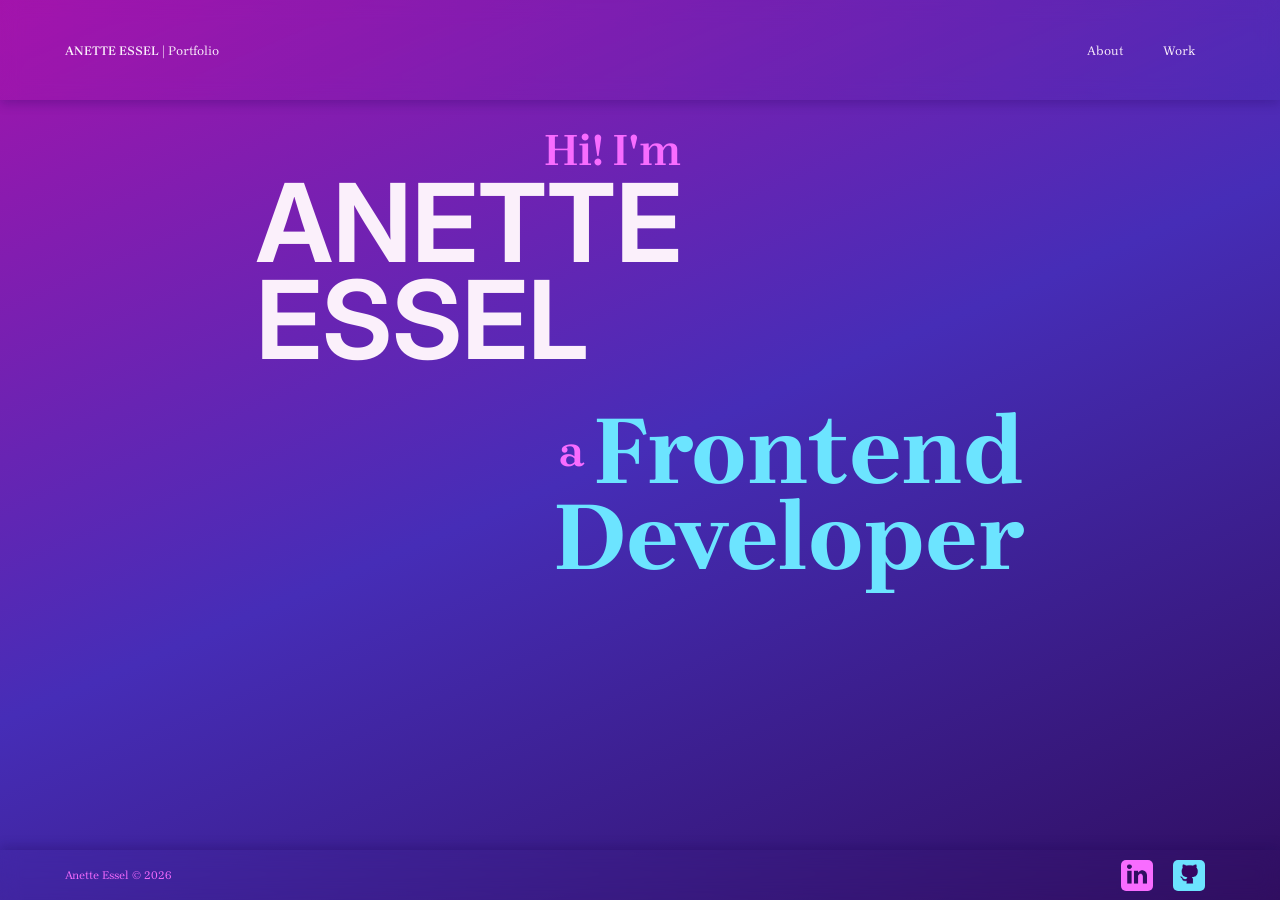
==== commit cd52a12f: "Final tweaks" ====
--- a/index.html
+++ b/index.html
@@ -30,8 +30,8 @@
     <div class="footer">
         <h1>Anette Essel © 2026</h1>
         <ul>
-            <li id="button"><a href="https://www.linkedin.com/in/anetteessel/" target="_blank"><button type="button" id="linkedin"><img src="/img/icon_linkedin.png"></button></a></li>
-            <li id="button"><a href="https://github.com/doublealarm" target="_blank"><button type="button" id="github"><img id="github" src="/img/icon_github.png"></button></a></li>
+            <li id="button"><a href="https://www.linkedin.com/in/anetteessel/" target="_blank"><button type="button" id="linkedin"><img alt="Link button to Anette Essel's LinkedIn" src="/img/icon_linkedin.png"></button></a></li>
+            <li id="button"><a href="https://github.com/doublealarm" target="_blank"><button type="button" id="github"><img alt="Link button to Anette Essel's GitHub" src="/img/icon_github.png"></button></a></li>
         </ul>
     </div>
 </body>
--- a/css/styles.css
+++ b/css/styles.css
@@ -27,7 +27,7 @@
 /* End of font files */
 
 html{
-    font-size: clamp(10px, 1vw, 16px);
+    font-size: clamp(12px, 1vw, 16px);
 }
 
 body {
@@ -45,6 +45,10 @@
     font-weight: 300;
     color: #FBF0FB;
     margin: 0;
+}
+
+b {
+    font-weight: 700;
 }
 
 h1 {
@@ -105,14 +109,14 @@
         display: block;
         color: #FBF0FB;
         font-family: 'Brygada1918', 'Times New Roman', Times, serif;
-        font-size: 16px;
+        font-size: 1rem;
         text-align: center;
         padding: 20px;
         text-decoration: none;
     }
 
     div.header h1 {
-        font-size: 16px;
+        font-size: 1rem;
         font-weight: 300;
         color: #FBF0FB;
     }
@@ -126,25 +130,26 @@
 
 /* Landing page */
 
-div.landing {
-    display: flex;
-    flex-direction: column;
-    justify-content: flex-end;
-    padding: 0px 20%;
-    margin-top: 150px;
-}
-
 div#text {
     align-items: center;
+    display: grid;
+    grid-template-areas:
+        "title-left"
+        "title-right";
+    padding: 0 20%;
+    margin-top: 150px;
+    margin-bottom: 85px;
 }
 
     div.title-left {
+        grid-area: 'title-left';
         text-align: left;
         width: fit-content;
-        padding-bottom: 40px;
+        padding-bottom: 5%;
     }
 
     div.title-right {
+        grid-area: 'title-right';
         bottom: 0;
         right: 0;
     }
@@ -153,7 +158,7 @@
         font-family: 'Inter', Arial, Helvetica, sans-serif;
         color:#FBF0FB;
         font-weight: 650;
-        font-size: 11rem;
+        font-size: clamp(12px, 8.5vw, 300px);
         text-transform: uppercase;
         line-height: 90%;
         margin: 0;
@@ -163,7 +168,7 @@
         font-family: 'Brygada1918', 'Times New Roman', Times, serif;
         font-weight: 650;
         color: #F86CFF;
-        font-size: 4rem;
+        font-size: clamp(12px, 3.5vw, 300px);
         line-height: 0;
         margin: 0;
         padding-bottom: 15px;
@@ -171,14 +176,14 @@
 
         h2#hi{
             text-align: right;
-            margin-bottom: 10px;
+            margin-bottom: 2%;
         }
 
     div.landing h3{
         font-family: 'Brygada1918', 'Times New Roman', Times, serif;
         font-weight: 700;
         color: #6CE4FF;
-        font-size: 10rem;
+        font-size: clamp(12px, 7.5vw, 300px);
         text-align: right;
         line-height: 90%;
         margin: 0;
@@ -196,7 +201,7 @@
             font-family: 'Brygada1918', 'Times New Roman', Times, serif;
             font-weight: 650;
             color: #F86CFF;
-            font-size: 4rem;
+            font-size: clamp(12px, 3.5vw, 300px);
             line-height: 0;
             margin: 0;
             padding: 0px 10px 0px 0px ;
@@ -214,11 +219,10 @@
     grid-template-columns: 350px auto;
     grid-template-rows: auto auto;
     column-gap: 20px;
-    row-gap: 20px;
+    row-gap: 40px;
     padding: 0px 25%;
     margin-top: 150px;
     margin-bottom: 85px;
-    max-width: fit-content;
     }
 
     div.about h1{
@@ -266,26 +270,143 @@
             padding-right: 10px;
         }
 
+            div#education ul li#bottom {
+            padding-bottom: 0px;
+        }
+
     div#skills{
         grid-area: 'skills';
     }
 
         div#skills ul li {
-            height: 65px;
             margin: 0;
-            padding-right: 10px;
-            padding-bottom: 10px;
+            margin-right: 10px;
+            margin-bottom: 10px;
         }
 
             img.skill {
-                height: 100%;
+                height: 65px;
                 background-color: #FBF0FB;
                 border-radius: 7px;
-                padding: 2px;
+                padding: 5px;
+                margin: 0;
                 box-shadow: 0px 4px 10px #18075640;
             }
 
 /* End of About */
+
+/* Work */
+
+div.work{
+    display: grid;
+    grid-template-columns: auto;
+    grid-template-rows: auto;
+    padding: 0px 25%;
+    margin-top: 150px;
+    margin-bottom: 85px;
+    }
+
+    div.project{
+        display: grid;
+        grid-template-areas:
+            "project-picture project-info";
+        grid-template-columns: 350px auto;
+        grid-template-rows: auto auto;
+        column-gap: 20px;
+        row-gap: 20px;
+        max-width: 100%;
+    }
+
+        div.project-picture{
+            grid-area: 'project-picture';
+            max-width: 350px;
+        }
+
+            img.project-picture{
+                max-width: 100%;
+                border-radius: 25px;
+                box-shadow: 0px 4px 10px #18075640;
+            }
+
+        div.project-info{
+            grid-area: 'project-info';
+            display: grid;
+            grid-template-areas:
+                "project-title"
+                "project-info"
+                "project-links";
+            grid-template-columns: 1fr;
+            grid-template-rows: repeat(3, auto);
+            max-width: 100%;
+            min-width: 350px;
+            padding-bottom: 20px;
+        }
+
+            div.project-info h1{
+                padding: 0px;
+            }
+
+                h1.project-title{
+                    grid-area: 'project-title';
+                }
+
+
+                ul.project-details{
+                    grid-area: 'project-info';
+                    font-family: 'Inter', Arial, Helvetica, sans-serif;
+                    font-size: 1.2rem;
+                    font-weight: 300;
+                    color: #FBF0FB;
+                    margin: 0;
+                    padding-bottom: 10px;
+                }
+
+    /* Buttons */
+
+    ul.project-links{
+        grid-area: 'project-links';
+    }
+
+    ul.project-links li{
+    padding-right: 10px;
+    }
+
+    li.button-link a button {
+        font-family: 'Inter', Arial, Helvetica, sans-serif;
+        font-size: 0.8rem;
+        font-weight: 500;
+        color: #300E60;
+        margin: 0;
+    }
+
+    button#preview {
+    background-color: #F86CFF;
+    border: none;
+    border-radius: 7px;
+    padding: 15px 10px;
+    }
+
+        button#preview:hover {
+            background-color: #FBF0FB;
+            cursor: pointer;
+        }
+
+    button#github-link {
+        display: inline-block;
+        background-color: #6CE4FF;
+        border: none;
+        border-radius: 7px;
+        padding: 15px 10px;
+    }
+
+        button#github-link:hover {
+        display: inline-block;
+        background-color: #FBF0FB;
+        cursor: pointer;
+        }
+
+/* End of Work */
+
 
 /* Footer */
 
@@ -302,11 +423,11 @@
     width: 100vw;
     height: 50px;
     margin: 0px;
-    font-size: 16px;
+    font-size: 2rem;
 }
 
     div.footer h1 {
-        font-size: 14px;
+        font-size: .9rem;
         font-weight: 200;
         font-family: 'Brygada1918', 'Times New Roman', Times, serif;
     }
@@ -314,7 +435,7 @@
     /* Buttons */
 
     div.footer ul img {
-    width: 20px;
+        width: 20px;
     }
 
     ul li#button a {
@@ -347,4 +468,211 @@
         cursor: pointer;
         }
 
-/* End of Footer */+/* End of Footer */
+
+
+/* Greater than or equal to 1000px */
+@media (width >= 1000px) {
+}
+
+/* Less than or equal to 700px */
+@media (width <= 1000px) {
+
+h1{
+    font-size: 1.9rem;
+}
+
+h2{
+    font-size: 1.5rem;
+}
+
+h3{
+    font-size: 1.2rem;
+}
+
+/* Header */
+
+    div.header {
+    padding: 10px 15px;
+    height: 70px;
+    flex-direction: column;
+    justify-content: center;
+    backdrop-filter: none;
+    background: linear-gradient(90deg, #A414AC, #462DB7);
+}
+
+    div.header ul li a {
+        padding: 10px 10px;
+    }
+
+/* Landing */
+
+div#text {
+    align-items: center;
+    display: grid;
+    grid-template-areas:
+        "title-left"
+        "title-right";
+    padding: 0 15%;
+    margin-top: 105px;
+    margin-bottom: 45px;
+}
+
+    div.title-left {
+        width: fit-content;
+        padding-bottom: 10px;
+    }
+
+    div.landing h1{
+        font-size: clamp(12px, 11vw, 150px);
+    }
+
+    div.landing h2{
+        font-size: clamp(12px, 4vw, 150px);
+        padding-bottom: 1%;
+    }
+
+        h2#hi{
+            margin-bottom: 3%;
+        }
+
+
+    div.landing h3{
+        font-size: clamp(12px, 10vw, 150px);
+    }
+
+        span#a{
+            font-size: clamp(12px, 4vw, 150px);
+            padding: 0 2% 0 0;
+        }
+
+
+/* About */
+
+div.about{
+    display: grid;
+    grid-template-areas:
+        "profile" 
+        "about"
+        "education"
+        "skills";
+    grid-template-columns: auto;
+    grid-template-rows: repeat(4, auto);
+    column-gap: 0px;
+    row-gap: 20px;
+    padding: 0px 5%;
+    margin-top: 85px;
+    margin-bottom: 45px;
+    }
+
+    div#profile-picture{
+        display: flex;
+        justify-content: center;
+        min-width: 0px;
+        min-height: 0px;
+        max-width: 100%;
+    }
+
+        div#about {
+        min-width: 0px;
+    }
+
+        div#education ul li {
+            padding-right: 30px;
+        }
+
+            p#about {
+            font-size: 1rem;
+        }
+
+            img.skill {
+                height: 35px;
+                border-radius: 7px;
+                padding: 4px;
+            }
+
+/* Work */
+
+div.work{
+    display: flex;
+    flex-direction: column;
+    padding: 0px 5%;
+    margin-top: 85px;
+    margin-bottom: 45px;
+    }
+
+    div.project{
+        display: flex;
+        flex-direction: column;
+        justify-content: center;
+        grid-template-areas:
+            "project-picture" 
+            "project-info";
+        column-gap: 0px;
+        row-gap: 10px;
+        max-width: 100%;
+    }
+
+        div.project-picture{
+            max-width: 100%;
+            min-width: 0%;
+            margin: 0;
+        }
+
+     div.project-info{
+        grid-area: 'project-info';
+        display: grid;
+        grid-template-areas:
+            "project-title"
+            "project-info"
+            "project-links";
+        grid-template-columns: auto;
+        grid-template-rows: auto;
+        max-width: 100%;
+        min-width: 0;
+        padding-bottom: 20px;
+        }
+
+                ul.project-details{
+                    font-size: .9rem;
+                    padding-bottom: 10px;
+                }
+    ul.project-links li{
+    padding-right: 5px;
+    }
+
+    button#preview {
+    padding: 8px 10px;
+    }
+
+    button#github-link {
+    padding: 8px 10px;
+    }
+
+
+/* Footer */
+
+div.footer {
+    background: linear-gradient(90deg, #462DB7, #300E60);
+    backdrop-filter: none;
+    box-shadow: 0px -4px 10px #18075640;
+    box-sizing: border-box;
+    position: fixed;
+    bottom: 0;
+    padding: 10px 15px;
+    height: 40px;
+}
+
+    div.footer ul img {
+        width: 10px;
+    }
+
+    ul li#button a {
+        padding: 4px;
+    }
+
+/* Between 700px and 1000px */
+@media (700px <= width <= 1000px) {
+    
+    
+}
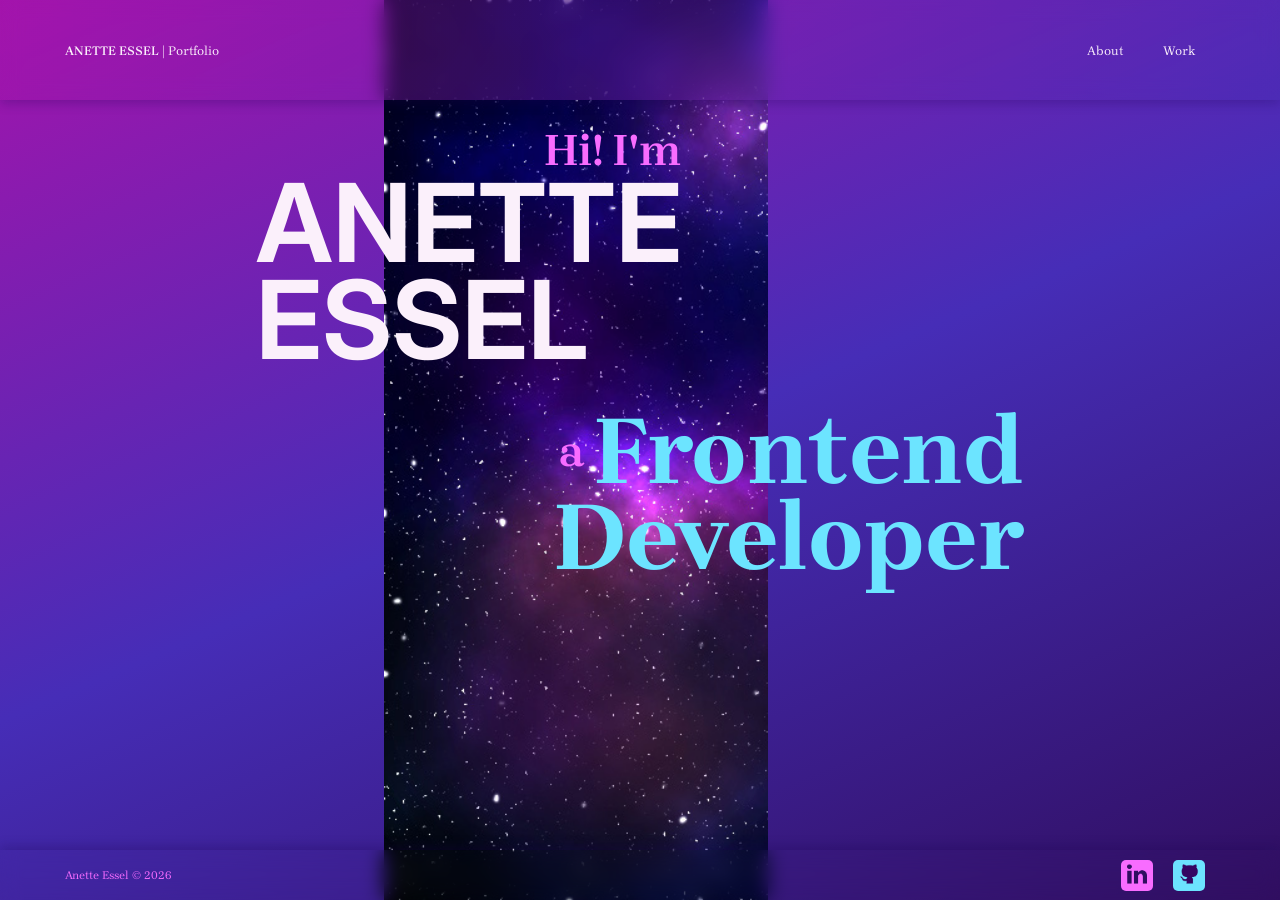
==== commit 744d1bd2: "Added an additional background image to the landing page" ====
--- a/index.html
+++ b/index.html
@@ -15,6 +15,7 @@
             <li><a href="work.html">Work</a></li>
         </ul>
     </div>
+
     <div class="landing">
         <div id="text">
             <div class="title-left">
@@ -27,6 +28,9 @@
             </div>
         </div>
     </div>
+    <div id="nebula"><img src="/img/nebula.jpg" alt="Background image of a nebula"></div>
+
+
     <div class="footer">
         <h1>Anette Essel © 2026</h1>
         <ul>
--- a/css/styles.css
+++ b/css/styles.css
@@ -37,6 +37,20 @@
     background-attachment: fixed;
     background-position: center; 
 }
+
+#nebula {
+    height: 100vh;
+    width: 30vw;
+    overflow: hidden;
+    position: fixed;
+    margin-left: 30%;
+    top: 0;
+    z-index: -1;
+}
+
+#nebula img {
+    height: 100%;
+    }
 
 /* Base styles */
 
@@ -220,7 +234,7 @@
     grid-template-rows: auto auto;
     column-gap: 20px;
     row-gap: 40px;
-    padding: 0px 25%;
+    padding: 0px 20%;
     margin-top: 150px;
     margin-bottom: 85px;
     }
@@ -301,7 +315,7 @@
     display: grid;
     grid-template-columns: auto;
     grid-template-rows: auto;
-    padding: 0px 25%;
+    padding: 0px 20%;
     margin-top: 150px;
     margin-bottom: 85px;
     }
@@ -471,10 +485,6 @@
 /* End of Footer */
 
 
-/* Greater than or equal to 1000px */
-@media (width >= 1000px) {
-}
-
 /* Less than or equal to 700px */
 @media (width <= 1000px) {
 
@@ -546,6 +556,10 @@
             padding: 0 2% 0 0;
         }
 
+#nebula {
+    width: 50vw;
+    margin-left: 25%;
+}
 
 /* About */
 
@@ -671,8 +685,4 @@
         padding: 4px;
     }
 
-/* Between 700px and 1000px */
-@media (700px <= width <= 1000px) {
-    
-    
 }
